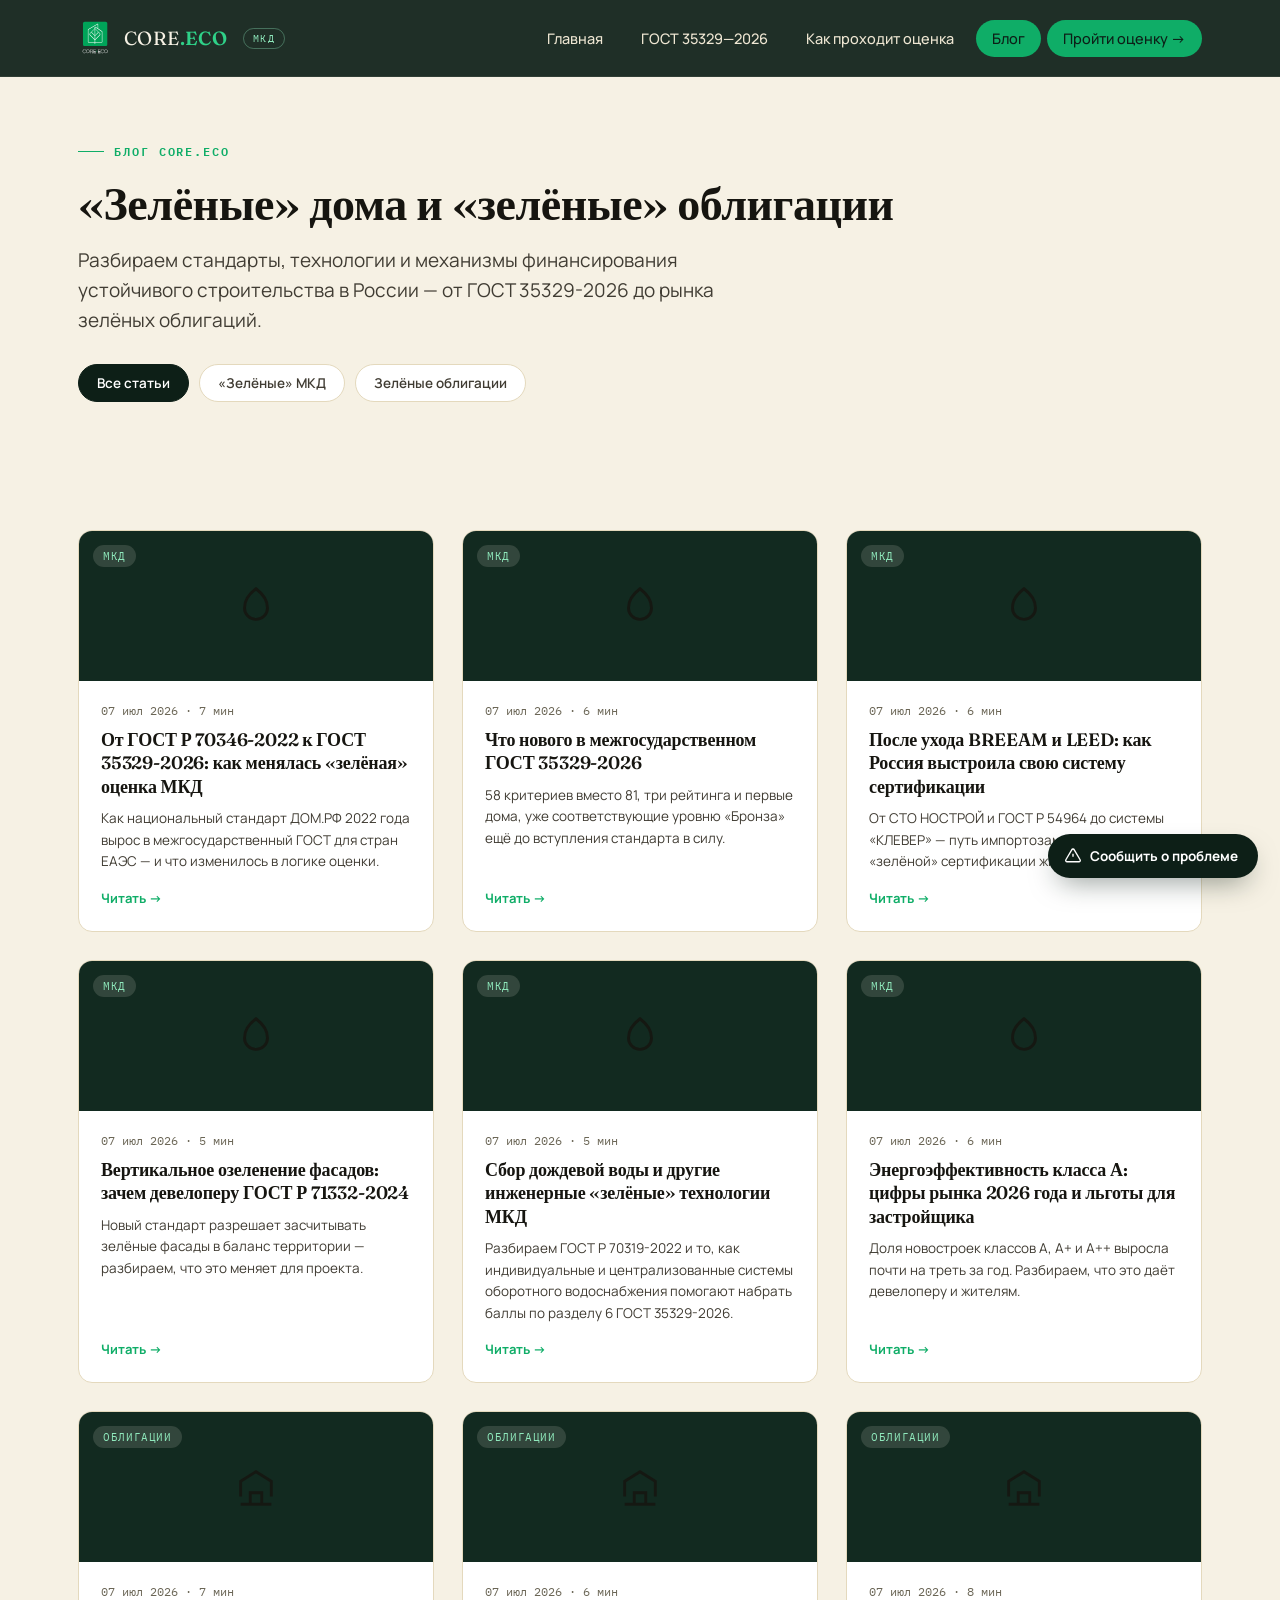
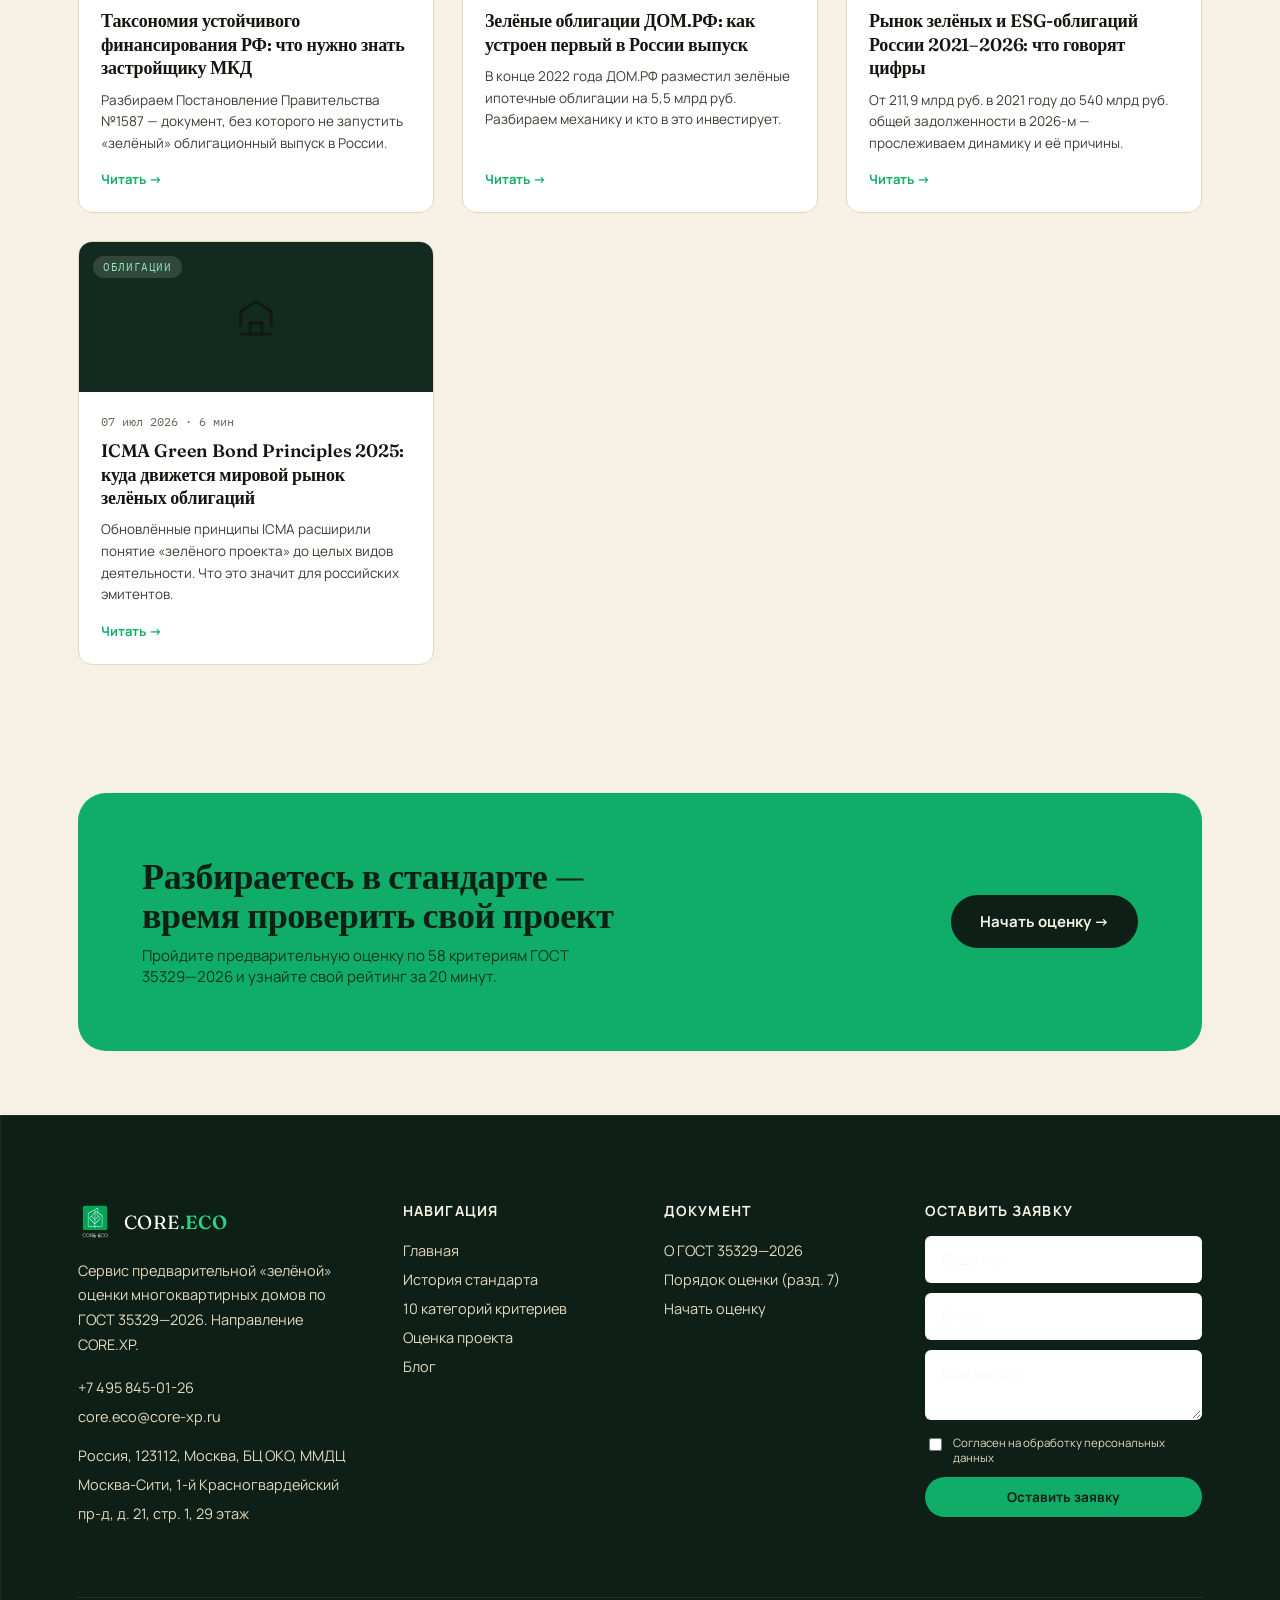
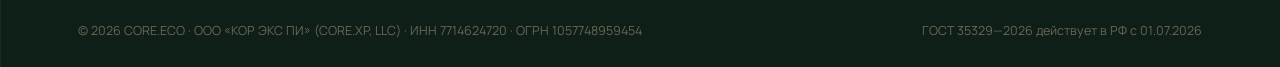
==== blog/index.html @ d4b6c906 "Initial commit: CORE.ECO МКД — онлайн-оценка по ГОСТ 35329-2026 Сайт для предварительной оценки мног" ====
<!doctype html>
<html lang="ru">
<head>
<meta charset="UTF-8">
<meta name="viewport" content="width=device-width, initial-scale=1">
<title>Блог — CORE.ECO · МКД</title>
<meta name="description" content="Статьи о «зелёных» многоквартирных домах и зелёных облигациях: стандарты, технологии, рынок финансирования.">
<link rel="icon" href="../assets/img/mark.svg" type="image/svg+xml">
<link rel="stylesheet" href="../assets/css/style.css">
</head>
<body data-root="../">

<header class="site-header">
  <div class="wrap">
    <a href="../index.html" class="brand">
      <img src="../assets/img/mark.svg" class="mark" alt="CORE.ECO">
      <span class="word">CORE<b>.ECO</b></span>
      <span class="tag">МКД</span>
    </a>
    <nav class="nav-links" id="navLinks">
      <a href="../index.html">Главная</a>
      <a href="../index.html#standard">ГОСТ 35329—2026</a>
      <a href="../index.html#process">Как проходит оценка</a>
      <a href="index.html" class="current">Блог</a>
      <a href="../assessment.html" class="nav-cta">Пройти оценку →</a>
    </nav>
    <button class="nav-toggle" id="navToggle" aria-label="Меню">
      <svg width="22" height="22" viewBox="0 0 24 24" fill="none"><path d="M3 6h18M3 12h18M3 18h18" stroke="currentColor" stroke-width="2" stroke-linecap="round"/></svg>
    </button>
  </div>
</header>

<section class="blog-hero">
  <div class="wrap">
    <div class="eyebrow reveal">Блог CORE.ECO</div>
    <h1 class="h-lg reveal">«Зелёные» дома и «зелёные» облигации</h1>
    <p class="lede reveal reveal-delay-1" style="margin-top:16px;">Разбираем стандарты, технологии и механизмы финансирования устойчивого строительства в России — от ГОСТ 35329-2026 до рынка зелёных облигаций.</p>
    <div class="blog-filter reveal reveal-delay-2" id="blogFilter">
      <button data-tag="all" class="on">Все статьи</button>
      <button data-tag="МКД">«Зелёные» МКД</button>
      <button data-tag="Облигации">Зелёные облигации</button>
    </div>
  </div>
</section>

<section class="section-tight">
  <div class="wrap">
    <div class="blog-grid" id="blogGrid"></div>
  </div>
</section>

<section class="section-tight">
  <div class="wrap">
    <div class="cta-band reveal">
      <div>
        <h3>Разбираетесь в стандарте — время проверить свой проект</h3>
        <p>Пройдите предварительную оценку по 58 критериям ГОСТ 35329—2026 и узнайте свой рейтинг за 20 минут.</p>
      </div>
      <a href="../assessment.html" class="btn btn-dark">Начать оценку →</a>
    </div>
  </div>
</section>

<div id="footer-placeholder"></div>

<script src="../assets/js/main.js"></script>
<script src="../assets/js/blog-data.js"></script>
<script>
(function(){
  var grid = document.getElementById('blogGrid');
  function iconFor(tag){
    return tag === 'Облигации'
      ? '<svg viewBox="0 0 24 24" fill="none" stroke="currentColor" stroke-width="1.5"><path d="M4 17V9l8-5 8 5v8"/><path d="M9 21v-6h6v6"/><path d="M4 21h16"/></svg>'
      : '<svg viewBox="0 0 24 24" fill="none" stroke="currentColor" stroke-width="1.5"><path d="M12 3c4 3 6 6 6 10a6 6 0 01-12 0c0-4 2-7 6-10z"/></svg>';
  }
  function fmtDate(d){ var p=d.split('-'); var m=['янв','фев','мар','апр','май','июн','июл','авг','сен','окт','ноя','дек']; return p[2]+' '+m[parseInt(p[1],10)-1]+' '+p[0]; }
  function draw(filter){
    var list = BLOG_POSTS.filter(function(p){ return filter==='all' || p.tag===filter; });
    grid.innerHTML = list.map(function(p){
      return '<a href="'+p.slug+'.html" class="blog-card reveal in">'
        + '<div class="thumb">' + iconFor(p.tag) + '<span class="tag">'+p.tag+'</span></div>'
        + '<div class="body"><div class="meta">'+fmtDate(p.date)+' · '+p.read+'</div><h3>'+p.title+'</h3><p>'+p.excerpt+'</p><div class="read-more">Читать →</div></div>'
        + '</a>';
    }).join('');
  }
  draw('all');
  document.getElementById('blogFilter').addEventListener('click', function(e){
    var btn = e.target.closest('button'); if(!btn) return;
    this.querySelectorAll('button').forEach(function(b){b.classList.remove('on');});
    btn.classList.add('on');
    draw(btn.getAttribute('data-tag'));
  });
})();
</script>
<script src="../assets/js/footer.js"></script>
<script src="../assets/js/feedback.js"></script>
</body>
</html>
---- assets/css/style.css ----
/* =========================================================================
   CORE.ECO · МКД — дизайн-система
   Направление: «технический сертификат встречает природный журнал».
   Тёмно-зелёный + тёплая бумага, серийный дисплейный шрифт, чертёжная сетка,
   нумерация категорий как на бланке стандарта, монотип для баллов/кодов.
   ========================================================================= */

@import url('https://fonts.googleapis.com/css2?family=Fraunces:ital,opsz,wght@0,9..144,400;0,9..144,500;0,9..144,600;0,9..144,700;1,9..144,500&family=Manrope:wght@400;500;600;700;800&family=IBM+Plex+Mono:wght@400;500;600&display=swap');

:root{
  /* --- палитра --- */
  --forest-950:#0d1f17;
  --forest-900:#122a20;
  --forest-800:#16352a;
  --forest-700:#1e4636;
  --forest-600:#28593f;
  --signal-500:#0fad67;
  --signal-400:#2fd188;
  --signal-300:#8fe9bc;
  --paper-100:#f6f1e4;
  --paper-200:#efe7d3;
  --paper-300:#e4d9bd;
  --ink-900:#161510;
  --ink-700:#403c33;
  --ink-500:#6b6656;
  --gold-500:#c9992f;
  --gold-300:#e8c877;
  --silver-500:#9aa3a6;
  --silver-300:#d7dcde;
  --bronze-500:#a8703f;
  --bronze-300:#d3a879;
  --red-500:#c0503a;

  --font-display:'Fraunces', 'Iowan Old Style', serif;
  --font-body:'Manrope', -apple-system, sans-serif;
  --font-mono:'IBM Plex Mono', ui-monospace, monospace;

  --container:1180px;
  --radius-sm:6px;
  --radius-md:14px;
  --radius-lg:28px;
  --shadow-card:0 1px 2px rgba(13,31,23,.06), 0 12px 32px -16px rgba(13,31,23,.25);
  --shadow-deep:0 24px 64px -24px rgba(13,31,23,.55);
}

*,*::before,*::after{box-sizing:border-box;}
html{scroll-behavior:smooth;}
body{
  margin:0;
  font-family:var(--font-body);
  color:var(--ink-900);
  background:var(--paper-100);
  -webkit-font-smoothing:antialiased;
  overflow-x:hidden;
}
img{max-width:100%;display:block;}
a{color:inherit;text-decoration:none;}
ul{list-style:none;margin:0;padding:0;}
button{font-family:inherit;cursor:pointer;}
h1,h2,h3,h4{font-family:var(--font-display);margin:0;line-height:1.08;font-weight:600;letter-spacing:-.01em;}
p{margin:0;}

.wrap{max-width:var(--container);margin:0 auto;padding:0 28px;}

/* --- чертёжная сетка-фон (мотив «стандарт/чертёж») --- */
.blueprint-bg{
  position:relative;
  background-image:
    linear-gradient(rgba(22,53,42,.05) 1px, transparent 1px),
    linear-gradient(90deg, rgba(22,53,42,.05) 1px, transparent 1px);
  background-size:40px 40px;
}
.blueprint-bg.on-dark{
  background-image:
    linear-gradient(rgba(246,241,228,.06) 1px, transparent 1px),
    linear-gradient(90deg, rgba(246,241,228,.06) 1px, transparent 1px);
}

.corner-frame{position:relative;}
.corner-frame::before,.corner-frame::after,
.corner-frame span::before,.corner-frame span::after{
  content:'';position:absolute;width:14px;height:14px;
  border-color:currentColor;border-style:solid;opacity:.55;
}
.corner-frame::before{top:0;left:0;border-width:2px 0 0 2px;}
.corner-frame::after{top:0;right:0;border-width:2px 2px 0 0;}
.corner-frame span::before{bottom:0;left:0;border-width:0 0 2px 2px;}
.corner-frame span::after{bottom:0;right:0;border-width:0 2px 2px 0;}

/* --- topbar / nav --- */
.site-header{
  position:sticky;top:0;z-index:100;
  background:rgba(13,31,23,.92);
  backdrop-filter:blur(10px);
  border-bottom:1px solid rgba(246,241,228,.08);
}
.site-header .wrap{display:flex;align-items:center;justify-content:space-between;height:76px;}
.brand{display:flex;align-items:center;gap:12px;}
.brand img.mark{width:34px;height:34px;}
.brand .word{color:var(--paper-100);font-family:var(--font-display);font-size:19px;letter-spacing:.02em;}
.brand .word b{color:var(--signal-400);font-weight:600;}
.brand .tag{
  font-family:var(--font-mono);font-size:10px;letter-spacing:.14em;
  color:var(--signal-300);text-transform:uppercase;
  border:1px solid rgba(143,233,188,.35);border-radius:100px;
  padding:3px 9px;margin-left:4px;
}
.nav-links{display:flex;align-items:center;gap:6px;}
.nav-links a{
  color:var(--paper-200);font-size:14.5px;font-weight:500;
  padding:9px 16px;border-radius:100px;transition:.2s;
  white-space:nowrap;
}
.nav-links a:hover{background:rgba(246,241,228,.08);color:#fff;}
.nav-links a.current{background:var(--signal-500);color:#0d1f17;}
.nav-cta{
  display:inline-flex;align-items:center;gap:8px;
  background:var(--signal-500);color:var(--forest-950)!important;
  font-weight:700;padding:10px 20px;border-radius:100px;font-size:14px;
  transition:transform .2s, background .2s;
}
.nav-cta:hover{background:var(--signal-400);transform:translateY(-1px);}
.nav-toggle{display:none;}

@media (max-width:900px){
  .nav-links{
    position:fixed;inset:76px 0 0 0;background:var(--forest-950);
    flex-direction:column;align-items:stretch;padding:20px;gap:4px;
    transform:translateX(100%);transition:transform .3s ease;
  }
  .nav-links.open{transform:translateX(0);}
  .nav-links a{padding:14px 18px;font-size:16px;}
  .nav-toggle{
    display:flex;width:40px;height:40px;border:none;background:transparent;
    color:var(--paper-100);align-items:center;justify-content:center;
  }
}

/* --- buttons --- */
.btn{
  display:inline-flex;align-items:center;justify-content:center;gap:9px;
  font-weight:700;font-size:15px;padding:15px 28px;border-radius:100px;
  border:1px solid transparent;transition:transform .18s ease, box-shadow .18s ease, background .18s;
  white-space:nowrap;
}
.btn-primary{background:var(--signal-500);color:var(--forest-950);}
.btn-primary:hover{background:var(--signal-400);transform:translateY(-2px);box-shadow:0 14px 28px -10px rgba(15,173,103,.55);}
.btn-ghost{background:transparent;color:var(--paper-100);border-color:rgba(246,241,228,.3);}
.btn-ghost:hover{border-color:var(--signal-400);color:var(--signal-300);}
.btn-dark{background:var(--forest-950);color:var(--paper-100);}
.btn-dark:hover{background:var(--forest-800);transform:translateY(-2px);}
.btn-outline-dark{background:transparent;color:var(--ink-900);border-color:var(--ink-900);}
.btn-outline-dark:hover{background:var(--ink-900);color:var(--paper-100);}
.btn[disabled]{opacity:.45;pointer-events:none;}
.btn-sm{padding:10px 18px;font-size:13.5px;}

/* --- section utils --- */
.section{padding:110px 0;}
.section-tight{padding:64px 0;}
.section-dark{background:var(--forest-950);color:var(--paper-100);}
.section-forest{background:var(--forest-900);color:var(--paper-100);}
.eyebrow{
  font-family:var(--font-mono);font-size:12px;letter-spacing:.16em;text-transform:uppercase;
  color:var(--signal-500);display:flex;align-items:center;gap:10px;margin-bottom:18px;font-weight:600;
}
.eyebrow::before{content:'';width:26px;height:1px;background:currentColor;}
.section-dark .eyebrow,.section-forest .eyebrow{color:var(--signal-300);}
.h-xl{font-size:clamp(38px,5.6vw,66px);}
.h-lg{font-size:clamp(30px,4vw,46px);}
.h-md{font-size:clamp(22px,2.6vw,30px);}
.lede{font-size:19px;line-height:1.6;color:var(--ink-700);max-width:640px;}
.section-dark .lede,.section-forest .lede{color:var(--paper-300);}

/* --- reveal animation --- */
.reveal{opacity:0;transform:translateY(28px);transition:opacity .7s cubic-bezier(.2,.7,.2,1), transform .7s cubic-bezier(.2,.7,.2,1);}
.reveal.in{opacity:1;transform:none;}
.reveal-delay-1{transition-delay:.08s;}
.reveal-delay-2{transition-delay:.16s;}
.reveal-delay-3{transition-delay:.24s;}
.reveal-delay-4{transition-delay:.32s;}

/* --- footer --- */
.site-footer{background:var(--forest-950);color:var(--paper-300);padding:88px 0 28px;}
.footer-grid{display:grid;grid-template-columns:1.3fr 1fr 1fr 1.3fr;gap:48px;}
.footer-grid h4{color:var(--paper-100);font-family:var(--font-body);font-size:14px;text-transform:uppercase;letter-spacing:.08em;margin-bottom:18px;font-weight:700;}
.footer-grid a,.footer-grid p{color:var(--paper-300);font-size:14.5px;line-height:2;}
.footer-grid a:hover{color:var(--signal-300);}
.footer-bottom{
  margin-top:64px;padding-top:24px;border-top:1px solid rgba(246,241,228,.1);
  display:flex;justify-content:space-between;flex-wrap:wrap;gap:12px;
  font-size:12.5px;color:var(--ink-500);
}
.footer-legal{font-size:12.5px;color:var(--ink-500);line-height:1.8;}
@media (max-width:860px){.footer-grid{grid-template-columns:1fr 1fr;}}

/* =========================== ГЛАВНАЯ ==================================== */

.hero{
  position:relative;background:var(--forest-950);color:var(--paper-100);
  padding:76px 0 120px;overflow:hidden;
}
.hero::after{
  content:'';position:absolute;right:-180px;top:-120px;width:640px;height:640px;
  border-radius:50%;
  background:radial-gradient(circle at 30% 30%, rgba(15,173,103,.35), transparent 68%);
  filter:blur(10px);pointer-events:none;
}
.hero-grid{display:grid;grid-template-columns:1.15fr .85fr;gap:56px;align-items:end;position:relative;}
.hero-kicker{
  display:inline-flex;align-items:center;gap:10px;font-family:var(--font-mono);
  font-size:12.5px;letter-spacing:.12em;text-transform:uppercase;color:var(--signal-300);
  border:1px solid rgba(143,233,188,.3);padding:7px 16px 7px 8px;border-radius:100px;margin-bottom:28px;
}
.hero-kicker .dot{width:8px;height:8px;border-radius:50%;background:var(--signal-400);box-shadow:0 0 0 4px rgba(47,209,136,.2);}
.hero h1{font-size:clamp(40px,6vw,74px);color:#fff;}
.hero h1 em{font-style:normal;color:var(--signal-400);}
.hero-sub{margin-top:26px;font-size:19px;line-height:1.65;color:var(--paper-300);max-width:560px;}
.hero-actions{margin-top:40px;display:flex;gap:14px;flex-wrap:wrap;}
.hero-stats{display:grid;grid-template-columns:repeat(3,1fr);gap:1px;background:rgba(246,241,228,.12);border-radius:var(--radius-md);overflow:hidden;margin-top:56px;}
.hero-stats div{background:var(--forest-950);padding:22px 20px;}
.hero-stats b{display:block;font-family:var(--font-display);font-size:30px;color:var(--signal-400);}
.hero-stats span{font-size:12.5px;color:var(--paper-300);line-height:1.4;display:block;margin-top:6px;}

.hero-card{
  background:var(--forest-900);border:1px solid rgba(246,241,228,.1);
  border-radius:var(--radius-lg);padding:32px;color:var(--paper-100);
}
.hero-card .doc-id{font-family:var(--font-mono);font-size:12px;color:var(--signal-300);letter-spacing:.08em;}
.hero-card h3{font-size:24px;margin-top:14px;color:#fff;}
.hero-card p{font-size:14.5px;color:var(--paper-300);margin-top:12px;line-height:1.65;}
.tier-row{display:flex;gap:8px;margin-top:24px;}
.tier-chip{flex:1;text-align:center;padding:12px 6px;border-radius:var(--radius-sm);font-size:12px;font-weight:700;font-family:var(--font-mono);}
.tier-chip.bronze{background:rgba(168,112,63,.18);color:var(--bronze-300);}
.tier-chip.silver{background:rgba(154,163,166,.18);color:var(--silver-300);}
.tier-chip.gold{background:rgba(201,153,47,.18);color:var(--gold-300);}

/* timeline (история стандарта) */
.timeline{position:relative;padding-left:36px;}
.timeline::before{content:'';position:absolute;left:6px;top:6px;bottom:6px;width:2px;background:linear-gradient(var(--signal-500),transparent);}
.tl-item{position:relative;padding-bottom:44px;}
.tl-item:last-child{padding-bottom:0;}
.tl-item::before{content:'';position:absolute;left:-36px;top:4px;width:14px;height:14px;border-radius:50%;background:var(--paper-100);border:3px solid var(--signal-500);}
.tl-year{font-family:var(--font-mono);font-size:13px;color:var(--signal-500);font-weight:600;letter-spacing:.05em;}
.tl-item h4{font-size:20px;margin-top:8px;}
.tl-item p{margin-top:8px;color:var(--ink-700);font-size:15px;line-height:1.6;max-width:560px;}

/* категории 10 */
.cat-grid{display:grid;grid-template-columns:repeat(auto-fill,minmax(260px,1fr));gap:1px;background:var(--paper-300);border:1px solid var(--paper-300);border-radius:var(--radius-md);overflow:hidden;margin-top:56px;}
.cat-card{background:var(--paper-100);padding:28px 26px;transition:background .2s;position:relative;min-height:190px;display:flex;flex-direction:column;}
.cat-card:hover{background:#fff;}
.cat-num{font-family:var(--font-mono);font-size:13px;color:var(--ink-500);}
.cat-card h4{font-size:18px;margin-top:38px;max-width:200px;}
.cat-card .cat-meta{margin-top:auto;padding-top:16px;display:flex;gap:14px;font-size:12px;color:var(--ink-500);font-family:var(--font-mono);}
.cat-card .cat-meta b{color:var(--signal-500);}

/* методика баллов */
.methodology{display:grid;grid-template-columns:.9fr 1.1fr;gap:64px;align-items:start;}
.rating-table{width:100%;border-collapse:collapse;margin-top:8px;}
.rating-table th,.rating-table td{padding:14px 12px;text-align:left;border-bottom:1px solid rgba(246,241,228,.12);font-size:14.5px;}
.rating-table th{font-family:var(--font-mono);font-size:11.5px;letter-spacing:.08em;text-transform:uppercase;color:var(--paper-300);font-weight:600;}
.rating-pill{display:inline-flex;align-items:center;gap:8px;padding:5px 12px;border-radius:100px;font-size:13px;font-weight:700;}
.rating-pill.gold{background:rgba(201,153,47,.18);color:var(--gold-300);}
.rating-pill.silver{background:rgba(154,163,166,.2);color:var(--silver-300);}
.rating-pill.bronze{background:rgba(168,112,63,.2);color:var(--bronze-300);}
.bar-track{height:8px;background:rgba(246,241,228,.12);border-radius:100px;overflow:hidden;width:100%;}
.bar-fill{height:100%;border-radius:100px;background:var(--signal-500);}
.split-stat{display:flex;gap:24px;margin-top:28px;}
.split-stat div{flex:1;border:1px solid rgba(246,241,228,.14);border-radius:var(--radius-md);padding:18px;}
.split-stat b{font-family:var(--font-display);font-size:26px;display:block;color:#fff;}
.split-stat span{font-size:12.5px;color:var(--paper-300);}

/* процесс оценки (3-5 шагов) */
.process-steps{display:grid;grid-template-columns:repeat(4,1fr);gap:24px;margin-top:56px;}
.process-step{background:#fff;border:1px solid var(--paper-300);border-radius:var(--radius-md);padding:26px 22px;box-shadow:var(--shadow-card);}
.process-step .pnum{
  width:38px;height:38px;border-radius:50%;background:var(--forest-950);color:var(--signal-400);
  display:flex;align-items:center;justify-content:center;font-family:var(--font-mono);font-weight:700;font-size:14px;margin-bottom:18px;
}
.process-step h4{font-size:17px;}
.process-step p{margin-top:10px;font-size:14px;color:var(--ink-700);line-height:1.55;}
.process-arrow{display:none;}
@media (max-width:980px){.process-steps{grid-template-columns:1fr 1fr;}}
@media (max-width:600px){.process-steps{grid-template-columns:1fr;}}

/* CTA band */
.cta-band{
  background:var(--signal-500);color:var(--forest-950);border-radius:var(--radius-lg);
  padding:64px;display:flex;justify-content:space-between;align-items:center;gap:32px;flex-wrap:wrap;
  position:relative;overflow:hidden;
}
.cta-band h3{font-size:clamp(26px,3.2vw,36px);max-width:520px;}
.cta-band p{margin-top:10px;font-size:15px;max-width:460px;opacity:.85;}

/* --- responsive base sections --- */
@media (max-width:980px){
  .hero-grid{grid-template-columns:1fr;}
  .methodology{grid-template-columns:1fr;}
  .footer-grid{grid-template-columns:1fr 1fr;}
}
@media (max-width:640px){
  .section{padding:72px 0;}
  .hero{padding:52px 0 80px;}
  .cta-band{padding:40px 26px;flex-direction:column;text-align:center;align-items:stretch;}
  .hero-stats{grid-template-columns:1fr;}
}

/* =========================== ОЦЕНКА (WIZARD) ============================ */

.assess-shell{background:var(--paper-100);min-height:100vh;}
.assess-header{padding:20px 0;background:var(--forest-950);}
.assess-stepper{display:flex;align-items:center;gap:0;overflow-x:auto;padding-bottom:2px;}
.assess-step{
  display:flex;align-items:center;gap:9px;padding:9px 16px;border-radius:100px;flex-shrink:0;
  color:var(--paper-300);font-size:13px;font-weight:600;white-space:nowrap;
}
.assess-step .dot{width:22px;height:22px;border-radius:50%;background:rgba(246,241,228,.12);display:flex;align-items:center;justify-content:center;font-family:var(--font-mono);font-size:11px;}
.assess-step.done{color:var(--signal-300);}
.assess-step.done .dot{background:var(--signal-500);color:var(--forest-950);}
.assess-step.active{color:#fff;background:rgba(246,241,228,.08);}
.assess-step.active .dot{background:#fff;color:var(--forest-950);}
.assess-connector{width:20px;height:1px;background:rgba(246,241,228,.18);flex-shrink:0;}

.assess-body{padding:56px 0 120px;}
.assess-layout{display:grid;grid-template-columns:1fr 320px;gap:48px;align-items:start;}
.assess-main{background:#fff;border:1px solid var(--paper-300);border-radius:var(--radius-lg);padding:48px;box-shadow:var(--shadow-card);min-height:420px;}
.assess-side{position:sticky;top:100px;display:flex;flex-direction:column;gap:20px;}

/* стадия выбора */
.stage-grid{display:grid;grid-template-columns:1fr 1fr;gap:22px;margin-top:36px;}
.stage-card{
  border:2px solid var(--paper-300);border-radius:var(--radius-md);padding:30px;cursor:pointer;
  transition:.2s;text-align:left;background:var(--paper-100);
}
.stage-card:hover{border-color:var(--signal-500);}
.stage-card.selected{border-color:var(--signal-500);background:rgba(15,173,103,.06);}
.stage-card .stage-icon{width:44px;height:44px;border-radius:12px;background:var(--forest-950);color:var(--signal-400);display:flex;align-items:center;justify-content:center;margin-bottom:18px;}
.stage-card h4{font-size:19px;}
.stage-card p{margin-top:10px;font-size:14px;color:var(--ink-700);line-height:1.55;}
.stage-card .stage-basis{margin-top:14px;font-family:var(--font-mono);font-size:11.5px;color:var(--signal-500);}

/* адрес / гео */
.geo-box{background:var(--forest-900);color:var(--paper-100);border-radius:var(--radius-md);padding:26px;margin-top:32px;}
.geo-box label{font-size:13px;color:var(--paper-300);display:block;margin-bottom:8px;}
.geo-row{display:flex;gap:10px;}
.field{
  width:100%;padding:13px 16px;border-radius:var(--radius-sm);border:1px solid rgba(246,241,228,.2);
  background:rgba(246,241,228,.06);color:#fff;font-size:14.5px;font-family:var(--font-body);
}
.field::placeholder{color:rgba(246,241,228,.4);}
.geo-status{margin-top:12px;font-size:13px;color:var(--signal-300);min-height:18px;}
.geo-status.err{color:#e79a86;}

/* категория / критерии */
.cat-header{display:flex;align-items:baseline;justify-content:space-between;gap:16px;flex-wrap:wrap;margin-bottom:8px;}
.cat-header .cat-index{font-family:var(--font-mono);color:var(--signal-500);font-size:13px;}
.cat-progress{font-family:var(--font-mono);font-size:12.5px;color:var(--ink-500);}

.criterion{border:1px solid var(--paper-300);border-radius:var(--radius-md);padding:24px 26px;margin-top:20px;}
.criterion-head{display:flex;justify-content:space-between;gap:16px;align-items:flex-start;}
.criterion-code{font-family:var(--font-mono);font-size:12.5px;color:var(--signal-500);font-weight:600;}
.criterion-title{font-size:17px;font-weight:700;margin-top:4px;font-family:var(--font-body);}
.criterion-badges{display:flex;gap:6px;flex-shrink:0;}
.badge{font-family:var(--font-mono);font-size:10.5px;font-weight:700;padding:4px 9px;border-radius:100px;letter-spacing:.02em;}
.badge.mand-bronze{background:rgba(168,112,63,.15);color:var(--bronze-500);}
.badge.mand-silver{background:rgba(154,163,166,.2);color:#6b7477;}
.badge.mand-gold{background:rgba(201,153,47,.18);color:#a67c1e;}
.badge.voluntary{background:rgba(15,173,103,.12);color:var(--signal-500);}
.badge.pts{background:var(--ink-900);color:#fff;}

.criterion-req{font-size:14px;color:var(--ink-700);line-height:1.6;margin-top:14px;white-space:pre-line;}
.criterion-verify{font-size:12.5px;color:var(--ink-500);margin-top:10px;padding-top:10px;border-top:1px dashed var(--paper-300);line-height:1.5;}
.criterion-verify b{color:var(--ink-700);}

.criterion-answer{margin-top:18px;display:flex;flex-wrap:wrap;gap:10px;}
.opt-btn{
  padding:9px 16px;border-radius:100px;border:1px solid var(--paper-300);background:#fff;
  font-size:13.5px;font-weight:600;color:var(--ink-700);transition:.15s;
}
.opt-btn:hover{border-color:var(--signal-500);}
.opt-btn.on{background:var(--signal-500);border-color:var(--signal-500);color:var(--forest-950);}
.opt-btn.off-x{background:var(--ink-900);border-color:var(--ink-900);color:#fff;}

.or-toggle{display:flex;gap:8px;margin-top:14px;}
.or-toggle button{
  flex:1;padding:9px 12px;border-radius:var(--radius-sm);border:1px solid var(--paper-300);background:var(--paper-100);
  font-size:12.5px;font-weight:600;
}
.or-toggle button.on{border-color:var(--signal-500);background:rgba(15,173,103,.08);}

.geo-check-row{display:flex;align-items:center;gap:12px;margin-top:14px;background:var(--paper-100);border-radius:var(--radius-sm);padding:12px 14px;}
.geo-check-row .result{font-size:13px;font-family:var(--font-mono);color:var(--ink-700);}
.geo-check-row .result b{color:var(--signal-500);}

.upload-zone{
  margin-top:16px;border:1.5px dashed var(--paper-300);border-radius:var(--radius-sm);
  padding:16px;display:flex;align-items:center;gap:14px;transition:.15s;background:var(--paper-100);
}
.upload-zone.drag{border-color:var(--signal-500);background:rgba(15,173,103,.06);}
.upload-zone input[type=file]{display:none;}
.upload-zone .upload-icon{width:38px;height:38px;border-radius:10px;background:#fff;border:1px solid var(--paper-300);display:flex;align-items:center;justify-content:center;flex-shrink:0;}
.upload-zone .upload-text{font-size:13px;color:var(--ink-700);}
.upload-zone .upload-text b{color:var(--signal-500);cursor:pointer;}
.file-chip{display:inline-flex;align-items:center;gap:8px;background:#fff;border:1px solid var(--paper-300);border-radius:100px;padding:6px 8px 6px 12px;font-size:12.5px;margin-top:10px;margin-right:8px;}
.file-chip button{background:none;border:none;color:var(--ink-500);width:18px;height:18px;border-radius:50%;display:flex;align-items:center;justify-content:center;}
.file-chip button:hover{background:var(--paper-300);}

.criterion.answered{border-left:3px solid var(--signal-500);}
.criterion.skipped{opacity:.6;}

.assess-nav{display:flex;justify-content:space-between;margin-top:40px;}

/* score sidebar */
.score-card{background:var(--forest-950);color:#fff;border-radius:var(--radius-lg);padding:28px;}
.score-tier{font-family:var(--font-display);font-size:15px;color:var(--paper-300);}
.score-tier b{display:block;font-size:32px;margin-top:4px;}
.score-tier b.bronze{color:var(--bronze-300);}
.score-tier b.silver{color:var(--silver-300);}
.score-tier b.gold{color:var(--gold-300);}
.score-tier b.none{color:var(--paper-300);}
.score-bar{margin-top:18px;}
.score-bar .bar-track{background:rgba(246,241,228,.14);}
.score-meta{display:flex;justify-content:space-between;margin-top:10px;font-family:var(--font-mono);font-size:12px;color:var(--paper-300);}
.score-list{margin-top:22px;display:flex;flex-direction:column;gap:10px;}
.score-list .row{display:flex;justify-content:space-between;font-size:12.5px;color:var(--paper-300);}
.score-list .row b{color:#fff;font-family:var(--font-mono);}
.side-note{background:#fff;border:1px solid var(--paper-300);border-radius:var(--radius-md);padding:20px;font-size:13px;color:var(--ink-700);line-height:1.6;}
.side-note b{color:var(--ink-900);}

/* результат */
.result-hero{text-align:center;padding:20px 0 8px;}
.result-tier-badge{
  display:inline-flex;align-items:center;gap:12px;padding:14px 30px;border-radius:100px;
  font-family:var(--font-display);font-size:26px;font-weight:600;
}
.result-tier-badge.gold{background:linear-gradient(135deg,#f3d98a,#c9992f);color:#3a2a05;}
.result-tier-badge.silver{background:linear-gradient(135deg,#e4e8e9,#9aa3a6);color:#2b3234;}
.result-tier-badge.bronze{background:linear-gradient(135deg,#d3a879,#a8703f);color:#3a230f;}
.result-tier-badge.none{background:var(--paper-300);color:var(--ink-700);}
.result-percent{font-family:var(--font-mono);font-size:15px;color:var(--ink-500);margin-top:14px;}
.result-grid{display:grid;grid-template-columns:repeat(2,1fr);gap:16px;margin-top:40px;}
.result-cat-row{border:1px solid var(--paper-300);border-radius:var(--radius-sm);padding:16px 18px;}
.result-cat-row .top{display:flex;justify-content:space-between;font-size:13.5px;font-weight:700;margin-bottom:10px;}
.result-cat-row .top span{font-family:var(--font-mono);font-weight:600;color:var(--ink-500);}
.missing-list{margin-top:36px;border-top:1px solid var(--paper-300);padding-top:24px;}
.missing-item{display:flex;justify-content:space-between;gap:12px;padding:12px 0;border-bottom:1px solid var(--paper-300);font-size:14px;}
.missing-item b{font-family:var(--font-mono);color:var(--red-500);font-size:12px;}

.lead-form{margin-top:44px;border-top:1px solid var(--paper-300);padding-top:36px;}
.form-grid{display:grid;grid-template-columns:1fr 1fr;gap:16px;margin-top:20px;}
.form-grid .full{grid-column:1/-1;}
.form-grid label{font-size:12.5px;color:var(--ink-500);display:block;margin-bottom:6px;font-weight:600;}
.form-grid input,.form-grid textarea{
  width:100%;padding:12px 14px;border-radius:var(--radius-sm);border:1px solid var(--paper-300);
  font-family:var(--font-body);font-size:14.5px;background:var(--paper-100);
}
.consent-row{display:flex;gap:10px;align-items:flex-start;margin-top:18px;font-size:12.5px;color:var(--ink-500);}
.consent-row input{margin-top:3px;}
.form-msg{margin-top:16px;font-size:13.5px;}
.form-msg.ok{color:var(--signal-500);}
.form-msg.err{color:var(--red-500);}

@media (max-width:980px){
  .assess-layout{grid-template-columns:1fr;}
  .assess-side{position:static;}
  .assess-main{padding:28px;}
  .stage-grid{grid-template-columns:1fr;}
  .result-grid{grid-template-columns:1fr;}
  .form-grid{grid-template-columns:1fr;}
}

/* =========================== БЛОГ ======================================= */

.blog-hero{padding:64px 0 20px;}
.blog-filter{display:flex;gap:10px;margin-top:28px;flex-wrap:wrap;}
.blog-filter button{
  padding:9px 18px;border-radius:100px;border:1px solid var(--paper-300);background:#fff;
  font-size:13.5px;font-weight:600;color:var(--ink-700);
}
.blog-filter button.on{background:var(--forest-950);border-color:var(--forest-950);color:#fff;}

.blog-grid{display:grid;grid-template-columns:repeat(3,1fr);gap:28px;margin-top:44px;}
.blog-card{background:#fff;border:1px solid var(--paper-300);border-radius:var(--radius-md);overflow:hidden;transition:transform .2s, box-shadow .2s;display:flex;flex-direction:column;}
.blog-card:hover{transform:translateY(-4px);box-shadow:var(--shadow-card);}
.blog-card .thumb{height:150px;background:var(--forest-900);display:flex;align-items:center;justify-content:center;position:relative;}
.blog-card .thumb .tag{
  position:absolute;top:14px;left:14px;font-family:var(--font-mono);font-size:10.5px;letter-spacing:.06em;
  text-transform:uppercase;background:rgba(246,241,228,.14);color:var(--signal-300);padding:4px 10px;border-radius:100px;
}
.blog-card .thumb svg{width:46px;height:46px;opacity:.85;}
.blog-card .body{padding:22px 22px 24px;flex:1;display:flex;flex-direction:column;}
.blog-card .meta{font-family:var(--font-mono);font-size:11.5px;color:var(--ink-500);margin-bottom:10px;}
.blog-card h3{font-size:18px;line-height:1.3;}
.blog-card p{margin-top:10px;font-size:13.5px;color:var(--ink-700);line-height:1.6;flex:1;}
.blog-card .read-more{margin-top:16px;font-size:13px;font-weight:700;color:var(--signal-500);}
@media (max-width:980px){.blog-grid{grid-template-columns:1fr 1fr;}}
@media (max-width:640px){.blog-grid{grid-template-columns:1fr;}}

/* статья */
.article-hero{padding:56px 0 0;}
.article-tag{font-family:var(--font-mono);font-size:11.5px;letter-spacing:.08em;text-transform:uppercase;color:var(--signal-500);font-weight:700;}
.article-title{font-size:clamp(30px,4.4vw,48px);margin-top:16px;max-width:820px;}
.article-meta{margin-top:20px;font-size:13.5px;color:var(--ink-500);display:flex;gap:18px;font-family:var(--font-mono);}
.article-body{max-width:720px;margin:48px auto 0;font-size:17px;line-height:1.8;color:var(--ink-700);}
.article-body h2{font-size:26px;color:var(--ink-900);margin-top:44px;margin-bottom:16px;}
.article-body h3{font-size:20px;color:var(--ink-900);margin-top:32px;margin-bottom:12px;}
.article-body p{margin-top:18px;}
.article-body ul{margin-top:18px;padding-left:22px;list-style:disc;}
.article-body li{margin-top:8px;}
.article-body blockquote{
  margin:32px 0;padding:20px 26px;background:var(--paper-200);border-left:3px solid var(--signal-500);
  font-family:var(--font-display);font-size:19px;font-style:italic;color:var(--ink-900);border-radius:0 var(--radius-sm) var(--radius-sm) 0;
}
.stat-callout{display:grid;grid-template-columns:repeat(3,1fr);gap:16px;margin:32px 0;}
.stat-callout div{background:var(--forest-950);color:#fff;border-radius:var(--radius-md);padding:20px;}
.stat-callout b{font-family:var(--font-display);font-size:26px;display:block;color:var(--signal-400);}
.stat-callout span{font-size:12px;color:var(--paper-300);}
.sources-block{max-width:720px;margin:56px auto 0;padding-top:28px;border-top:1px solid var(--paper-300);}
.sources-block h4{font-size:13px;text-transform:uppercase;letter-spacing:.08em;color:var(--ink-500);margin-bottom:14px;}
.sources-block ol{padding-left:20px;list-style:decimal;}
.sources-block li{font-size:13.5px;color:var(--ink-700);margin-top:8px;line-height:1.6;}
.sources-block a{color:var(--signal-500);text-decoration:underline;text-underline-offset:2px;}
.article-cta{max-width:720px;margin:56px auto 0;}
@media (max-width:640px){.stat-callout{grid-template-columns:1fr;}}

/* =========================== ОБРАТНАЯ СВЯЗЬ (floating) =================== */
.fb-fab{
  position:fixed;right:22px;bottom:22px;z-index:200;
  display:flex;align-items:center;gap:8px;
  background:var(--forest-950);color:#fff;border:none;border-radius:100px;
  padding:13px 20px 13px 16px;font-size:13.5px;font-weight:700;font-family:var(--font-body);
  box-shadow:0 12px 28px -10px rgba(13,31,23,.5);transition:transform .18s, background .18s;
}
.fb-fab:hover{background:var(--forest-800);transform:translateY(-2px);}
@media (max-width:640px){.fb-fab span, .fb-fab{font-size:0;padding:14px;gap:0;} .fb-fab svg{width:20px;height:20px;}}
.fb-overlay{
  position:fixed;inset:0;background:rgba(13,31,23,.55);z-index:300;
  display:none;align-items:center;justify-content:center;padding:20px;
}
.fb-overlay.open{display:flex;}
.fb-modal{background:#fff;border-radius:var(--radius-lg);padding:32px;max-width:440px;width:100%;position:relative;box-shadow:var(--shadow-deep);}
.fb-close{position:absolute;top:16px;right:16px;width:32px;height:32px;border-radius:50%;border:none;background:var(--paper-200);font-size:18px;color:var(--ink-700);display:flex;align-items:center;justify-content:center;}
.fb-close:hover{background:var(--paper-300);}
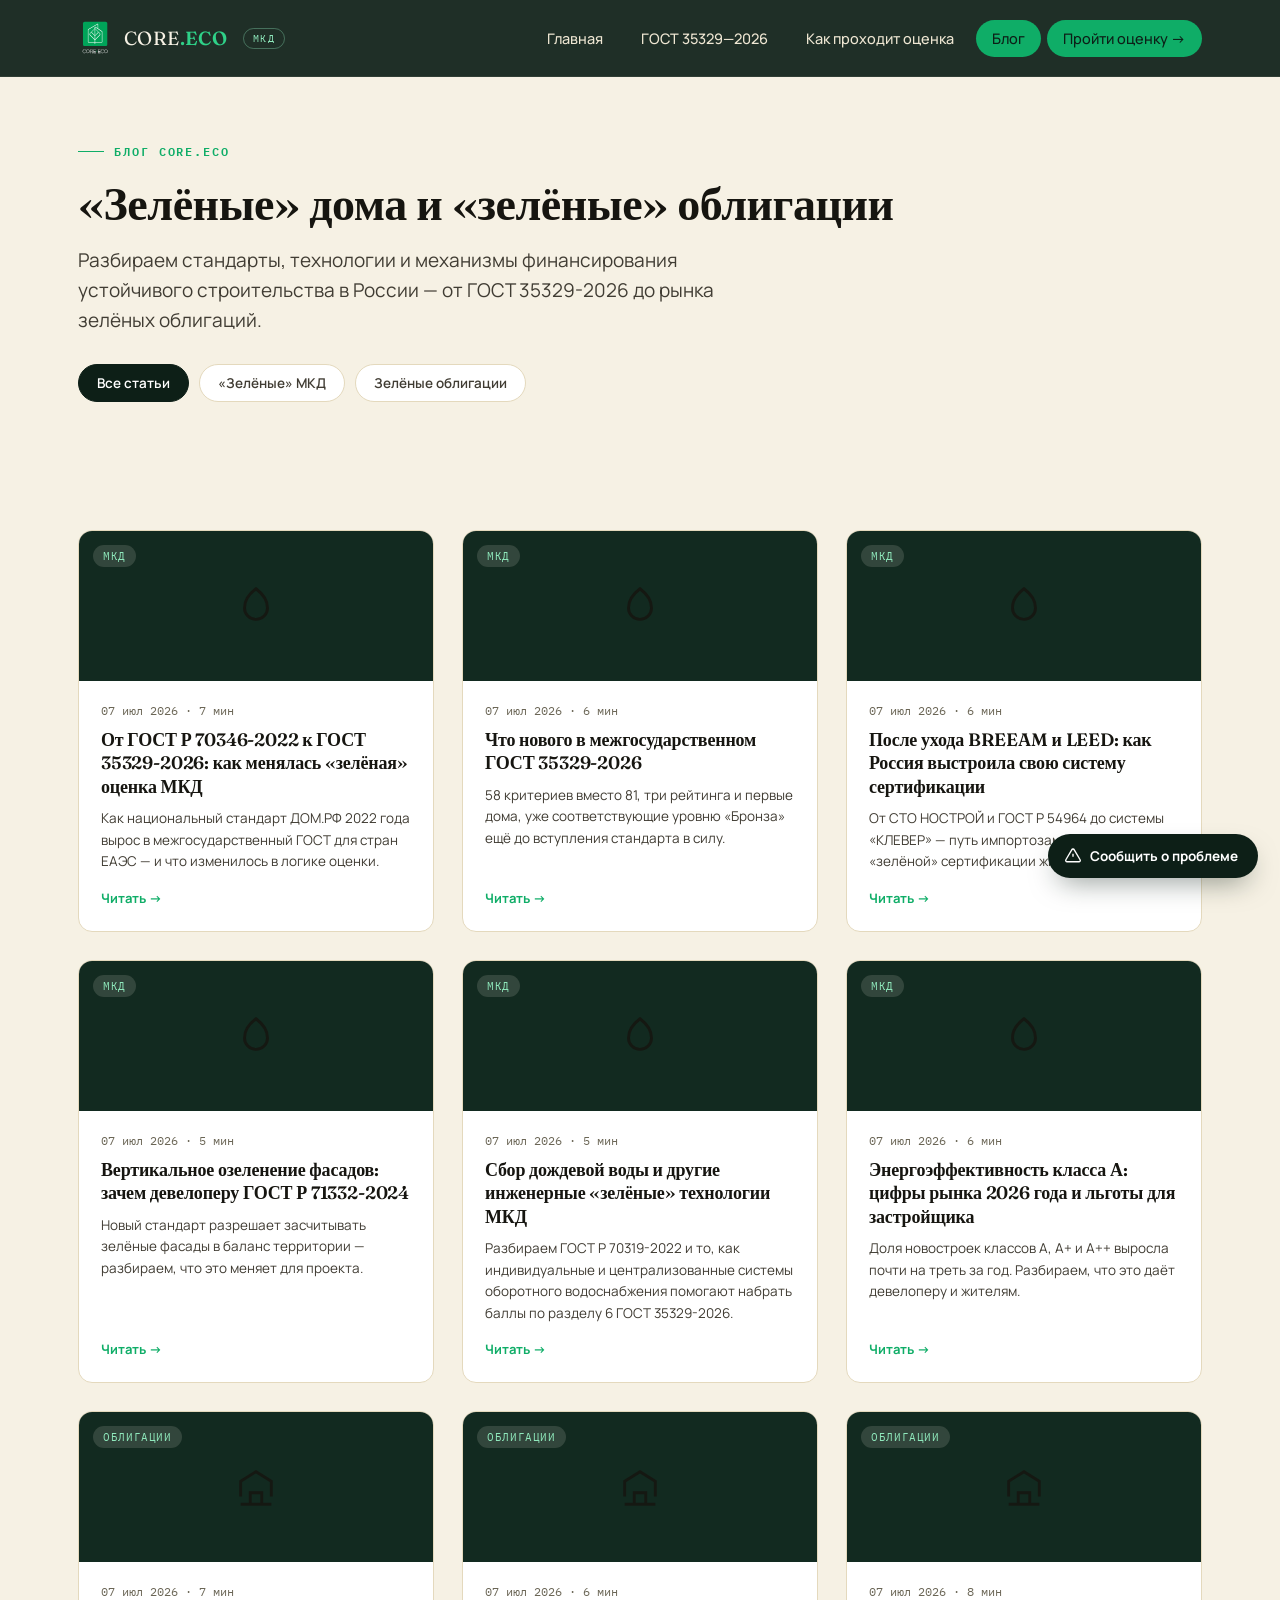
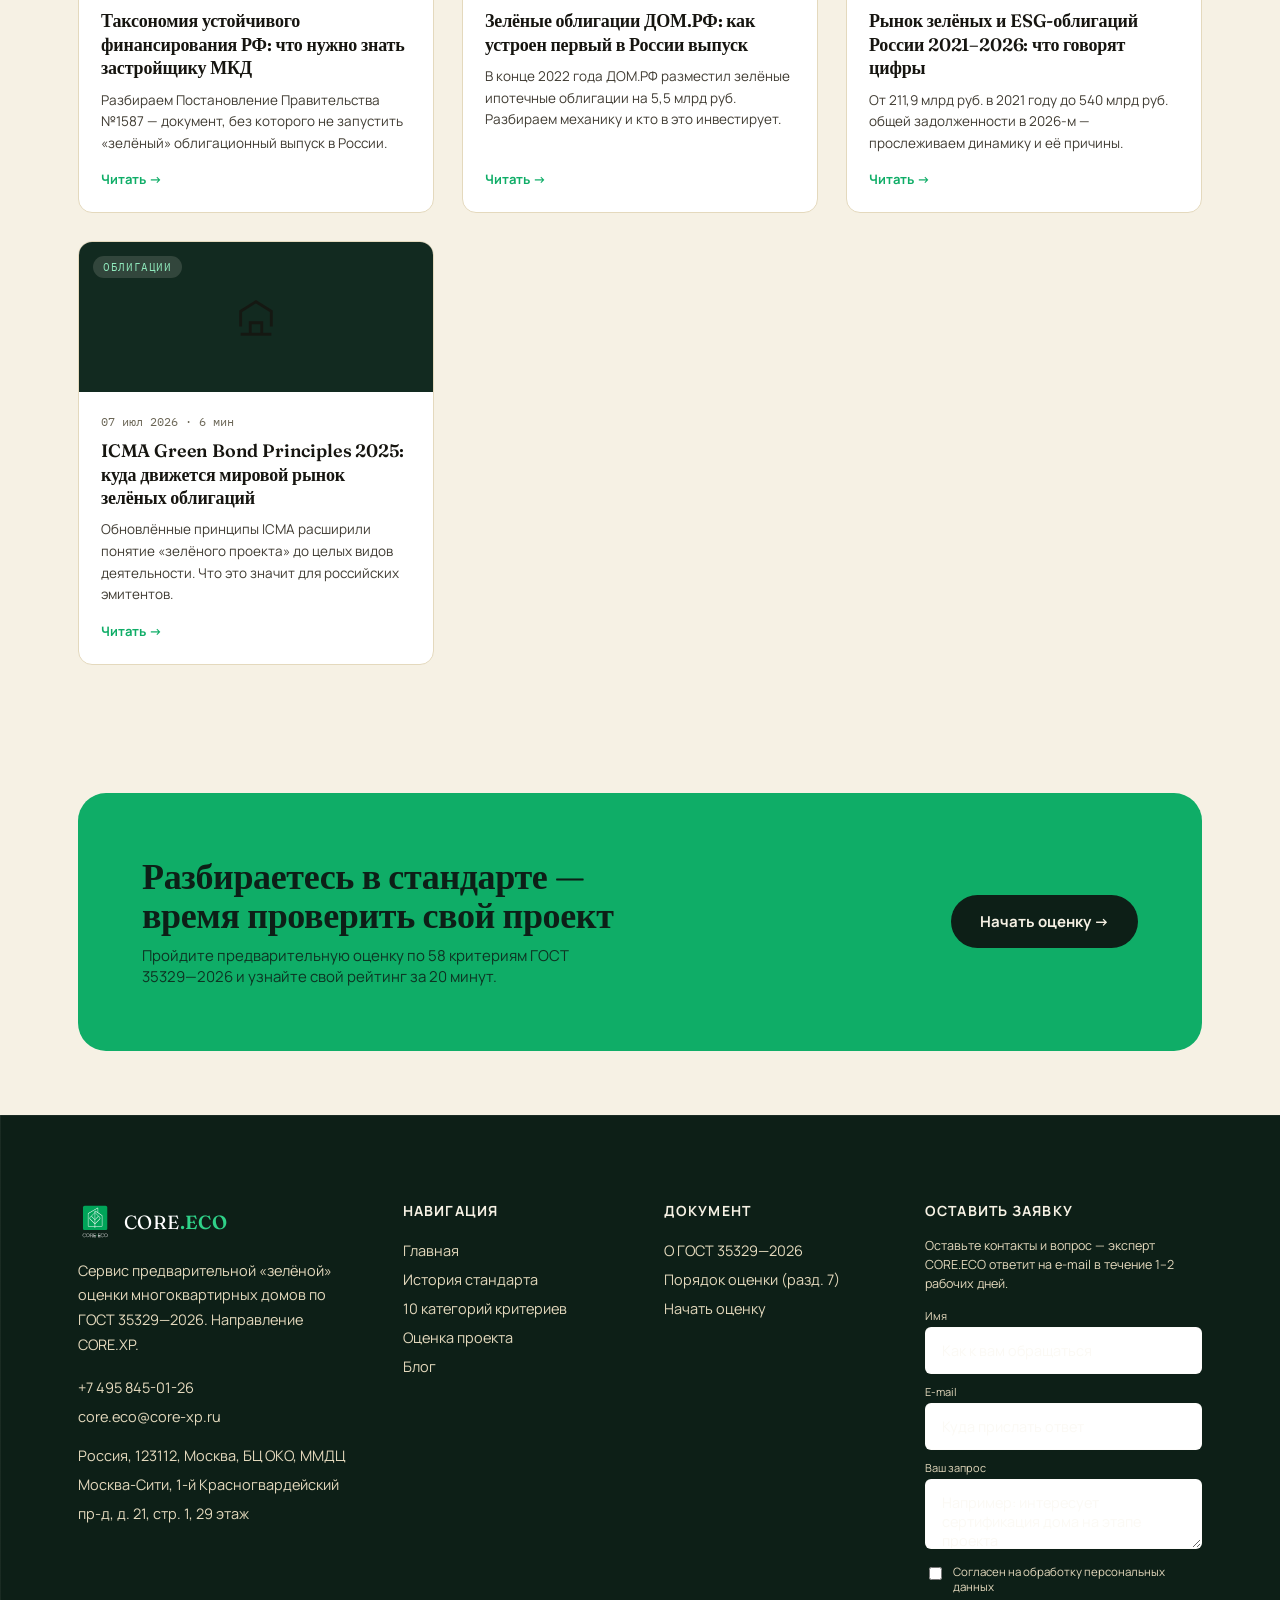
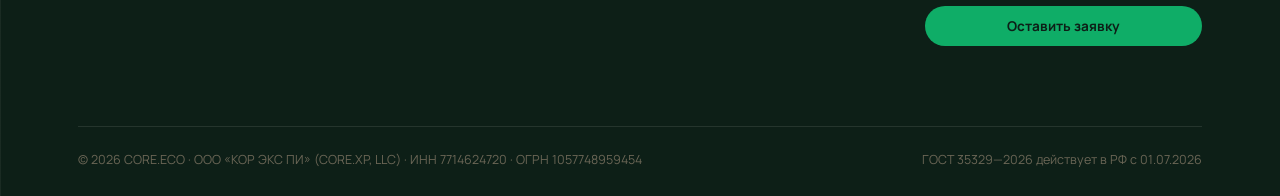
==== commit 08c716a0: "Исправлены 11 недоработок по итогам тестирования: формы, навигация, гео-проверка, степпер, PDF-отчёт" ====
--- a/blog/index.html
+++ b/blog/index.html
@@ -63,6 +63,7 @@
 
 <div id="footer-placeholder"></div>
 
+<script src="../assets/js/config.js"></script>
 <script src="../assets/js/main.js"></script>
 <script src="../assets/js/blog-data.js"></script>
 <script>
--- a/assets/css/style.css
+++ b/assets/css/style.css
@@ -246,12 +246,14 @@
 
 /* категории 10 */
 .cat-grid{display:grid;grid-template-columns:repeat(auto-fill,minmax(260px,1fr));gap:1px;background:var(--paper-300);border:1px solid var(--paper-300);border-radius:var(--radius-md);overflow:hidden;margin-top:56px;}
-.cat-card{background:var(--paper-100);padding:28px 26px;transition:background .2s;position:relative;min-height:190px;display:flex;flex-direction:column;}
-.cat-card:hover{background:#fff;}
+.cat-card{background:var(--paper-100);padding:28px 26px;transition:background .2s,transform .2s,box-shadow .2s;position:relative;min-height:190px;display:flex;flex-direction:column;text-decoration:none;color:inherit;cursor:pointer;z-index:0;}
+.cat-card:hover{background:#fff;transform:translateY(-2px);box-shadow:var(--shadow-card);z-index:1;}
+.cat-card:hover .cat-go{color:var(--signal-500);}
 .cat-num{font-family:var(--font-mono);font-size:13px;color:var(--ink-500);}
-.cat-card h4{font-size:18px;margin-top:38px;max-width:200px;}
+.cat-card h4{font-size:18px;margin-top:38px;max-width:200px;color:var(--ink-900);}
 .cat-card .cat-meta{margin-top:auto;padding-top:16px;display:flex;gap:14px;font-size:12px;color:var(--ink-500);font-family:var(--font-mono);}
 .cat-card .cat-meta b{color:var(--signal-500);}
+.cat-card .cat-go{margin-top:12px;font-size:12.5px;font-weight:600;color:var(--ink-500);transition:color .2s;}
 
 /* методика баллов */
 .methodology{display:grid;grid-template-columns:.9fr 1.1fr;gap:64px;align-items:start;}
@@ -307,10 +309,13 @@
 /* =========================== ОЦЕНКА (WIZARD) ============================ */
 
 .assess-shell{background:var(--paper-100);min-height:100vh;}
-.assess-header{padding:20px 0;background:var(--forest-950);}
-.assess-stepper{display:flex;align-items:center;gap:0;overflow-x:auto;padding-bottom:2px;}
+.assess-header{padding:20px 0;background:var(--forest-950);position:relative;}
+.assess-header::before,.assess-header::after{content:'';position:absolute;top:0;bottom:0;width:36px;pointer-events:none;z-index:1;}
+.assess-header::before{left:0;background:linear-gradient(90deg,var(--forest-950),transparent);}
+.assess-header::after{right:0;background:linear-gradient(270deg,var(--forest-950),transparent);}
+.assess-stepper{display:flex;align-items:center;gap:0;overflow-x:auto;padding-bottom:2px;scroll-behavior:smooth;}
 .assess-step{
-  display:flex;align-items:center;gap:9px;padding:9px 16px;border-radius:100px;flex-shrink:0;
+  display:flex;align-items:center;gap:9px;padding:9px 12px;border-radius:100px;flex-shrink:0;
   color:var(--paper-300);font-size:13px;font-weight:600;white-space:nowrap;
 }
 .assess-step .dot{width:22px;height:22px;border-radius:50%;background:rgba(246,241,228,.12);display:flex;align-items:center;justify-content:center;font-family:var(--font-mono);font-size:11px;}
@@ -347,6 +352,7 @@
   background:rgba(246,241,228,.06);color:#fff;font-size:14.5px;font-family:var(--font-body);
 }
 .field::placeholder{color:rgba(246,241,228,.4);}
+.geo-hint{margin-top:10px;font-size:12px;color:rgba(246,241,228,.55);line-height:1.5;}
 .geo-status{margin-top:12px;font-size:13px;color:var(--signal-300);min-height:18px;}
 .geo-status.err{color:#e79a86;}
 
@@ -379,6 +385,10 @@
 .opt-btn:hover{border-color:var(--signal-500);}
 .opt-btn.on{background:var(--signal-500);border-color:var(--signal-500);color:var(--forest-950);}
 .opt-btn.off-x{background:var(--ink-900);border-color:var(--ink-900);color:#fff;}
+.opt-btn.disabled{opacity:.45;}
+.opt-btn.disabled input{cursor:not-allowed;}
+
+.criterion-blocked-note{margin-top:12px;font-size:12.5px;color:var(--ink-500);background:var(--paper-100);border-radius:var(--radius-sm);padding:10px 14px;line-height:1.5;}
 
 .or-toggle{display:flex;gap:8px;margin-top:14px;}
 .or-toggle button{
@@ -392,14 +402,18 @@
 .geo-check-row .result b{color:var(--signal-500);}
 
 .upload-zone{
-  margin-top:16px;border:1.5px dashed var(--paper-300);border-radius:var(--radius-sm);
-  padding:16px;display:flex;align-items:center;gap:14px;transition:.15s;background:var(--paper-100);
-}
-.upload-zone.drag{border-color:var(--signal-500);background:rgba(15,173,103,.06);}
+  margin-top:16px;border:2px dashed var(--ink-500);border-radius:var(--radius-sm);cursor:pointer;
+  padding:18px;display:flex;align-items:center;gap:14px;transition:.15s;background:var(--paper-100);
+}
+.upload-zone:hover{border-color:var(--signal-500);background:rgba(15,173,103,.05);}
+.upload-zone.drag{border-color:var(--signal-500);background:rgba(15,173,103,.1);box-shadow:0 0 0 3px rgba(15,173,103,.15);}
+.upload-zone.zone-disabled{cursor:not-allowed;opacity:.5;background:var(--paper-200,var(--paper-100));}
 .upload-zone input[type=file]{display:none;}
 .upload-zone .upload-icon{width:38px;height:38px;border-radius:10px;background:#fff;border:1px solid var(--paper-300);display:flex;align-items:center;justify-content:center;flex-shrink:0;}
 .upload-zone .upload-text{font-size:13px;color:var(--ink-700);}
 .upload-zone .upload-text b{color:var(--signal-500);cursor:pointer;}
+.upload-zone .upload-limits{margin-top:5px;font-size:11.5px;color:var(--ink-500);font-family:var(--font-mono);}
+.upload-err{margin-top:8px;font-size:12.5px;color:var(--red-500);}
 .file-chip{display:inline-flex;align-items:center;gap:8px;background:#fff;border:1px solid var(--paper-300);border-radius:100px;padding:6px 8px 6px 12px;font-size:12.5px;margin-top:10px;margin-right:8px;}
 .file-chip button{background:none;border:none;color:var(--ink-500);width:18px;height:18px;border-radius:50%;display:flex;align-items:center;justify-content:center;}
 .file-chip button:hover{background:var(--paper-300);}
@@ -540,3 +554,13 @@
 .fb-modal{background:#fff;border-radius:var(--radius-lg);padding:32px;max-width:440px;width:100%;position:relative;box-shadow:var(--shadow-deep);}
 .fb-close{position:absolute;top:16px;right:16px;width:32px;height:32px;border-radius:50%;border:none;background:var(--paper-200);font-size:18px;color:var(--ink-700);display:flex;align-items:center;justify-content:center;}
 .fb-close:hover{background:var(--paper-300);}
+
+/* =========================== ПЕЧАТЬ ОТЧЁТА (кнопка "Скачать PDF") ========= */
+@media print{
+  .site-header,.assess-header,.assess-side,.lead-form,.fb-fab,.fb-overlay,.site-footer,.side-note,.no-print{display:none !important;}
+  .assess-shell,.assess-body{background:#fff;padding:0;min-height:0;}
+  .assess-layout{display:block;}
+  .assess-main{border:none;box-shadow:none;padding:0;}
+  *{-webkit-print-color-adjust:exact !important;print-color-adjust:exact !important;}
+  body{background:#fff;}
+}
